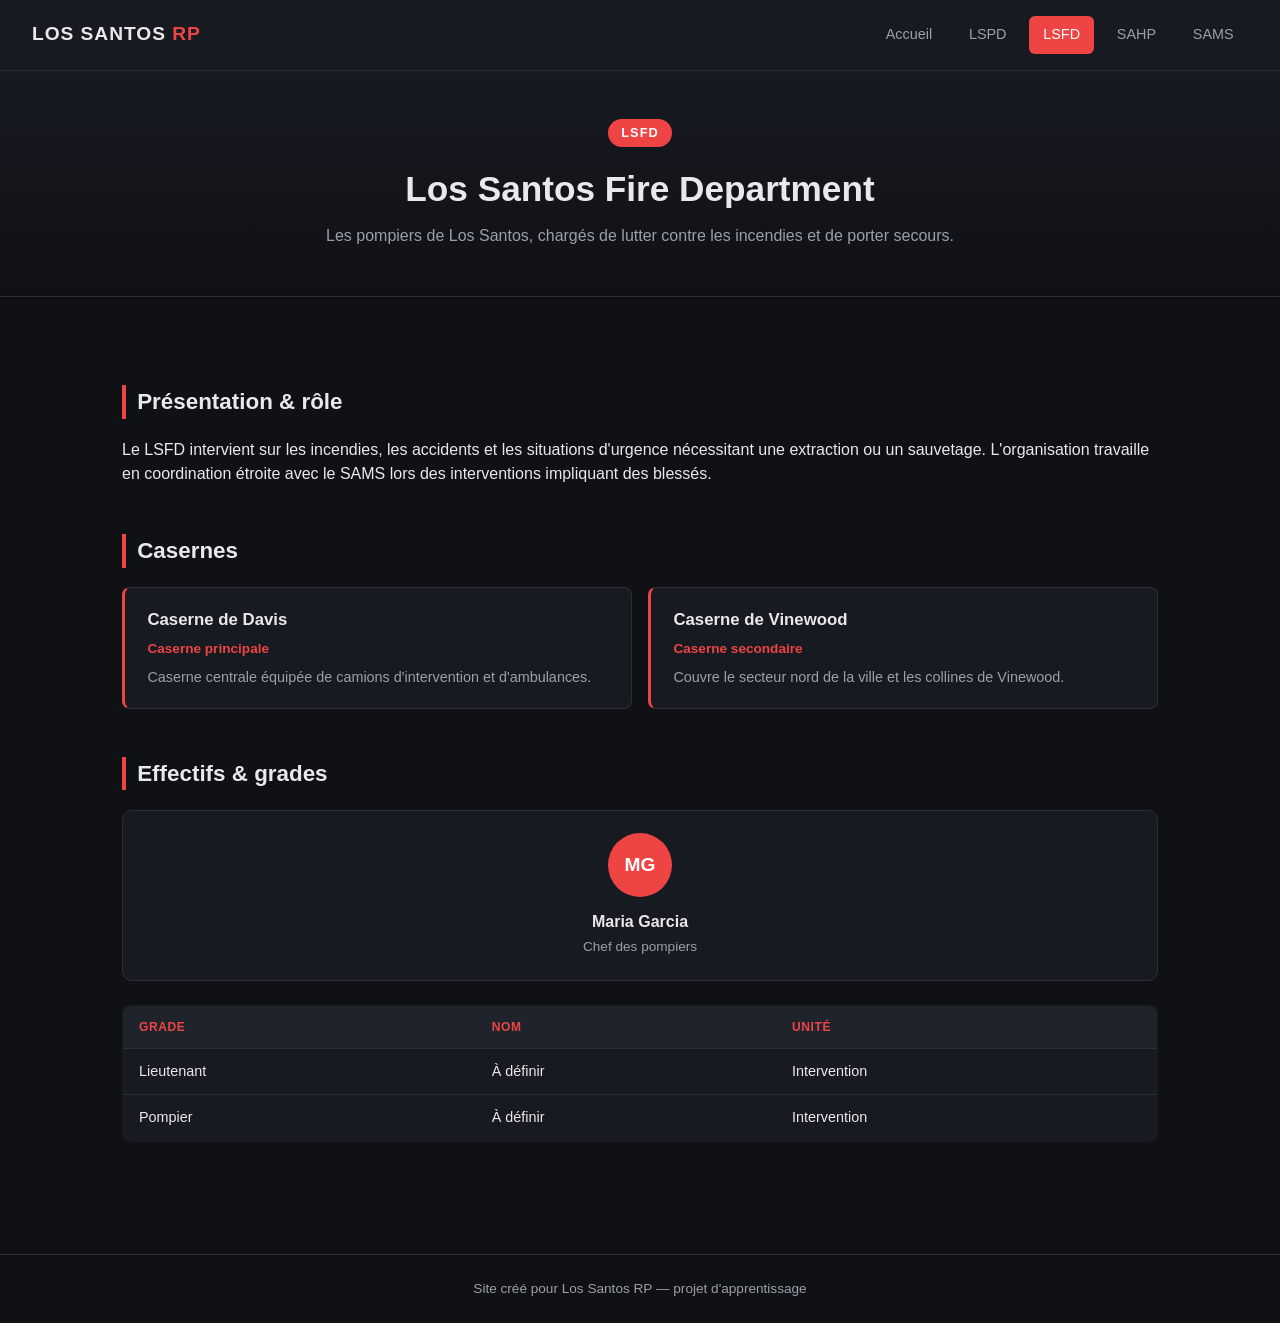
==== lsfd.html @ 0fca3f7c "Premier commit : site Los Santos RP (LSPD, LSFD, SAHP, SAMS)" ====
<!DOCTYPE html>
<html lang="fr">
<head>
  <meta charset="UTF-8">
  <meta name="viewport" content="width=device-width, initial-scale=1.0">
  <title>LSFD — Los Santos RP</title>
  <link rel="stylesheet" href="css/style.css">
</head>
<body class="lsfd">

  <header class="navbar">
    <div class="brand">LOS SANTOS <span>RP</span></div>
    <nav>
      <a href="index.html">Accueil</a>
      <a href="lspd.html">LSPD</a>
      <a href="lsfd.html" class="active">LSFD</a>
      <a href="sahp.html">SAHP</a>
      <a href="sams.html">SAMS</a>
    </nav>
  </header>

  <section class="hero">
    <span class="badge">LSFD</span>
    <h1>Los Santos Fire Department</h1>
    <p>Les pompiers de Los Santos, chargés de lutter contre les incendies et de porter secours.</p>
  </section>

  <main>

    <section>
      <h2>Présentation & rôle</h2>
      <p>
        Le LSFD intervient sur les incendies, les accidents et les situations d'urgence
        nécessitant une extraction ou un sauvetage. L'organisation travaille en
        coordination étroite avec le SAMS lors des interventions impliquant des blessés.
      </p>
    </section>

    <section>
      <h2>Casernes</h2>
      <div class="grid-2">

        <div class="info-card">
          <h3>Caserne de Davis</h3>
          <div class="meta">Caserne principale</div>
          <p>Caserne centrale équipée de camions d'intervention et d'ambulances.</p>
        </div>

        <div class="info-card">
          <h3>Caserne de Vinewood</h3>
          <div class="meta">Caserne secondaire</div>
          <p>Couvre le secteur nord de la ville et les collines de Vinewood.</p>
        </div>

      </div>
    </section>

    <section>
      <h2>Effectifs & grades</h2>

      <div class="staff-grid">
        <div class="staff-card"
             data-name="Maria Garcia"
             data-role="Chef des pompiers"
             data-bio="Maria Garcia dirige le LSFD et coordonne les interventions sur les incendies et opérations de secours majeures de la ville.">
          <div class="avatar">MG</div>
          <h3>Maria Garcia</h3>
          <p class="role">Chef des pompiers</p>
        </div>
      </div>

      <table>
        <thead>
          <tr>
            <th>Grade</th>
            <th>Nom</th>
            <th>Unité</th>
          </tr>
        </thead>
        <tbody>
          <tr>
            <td>Lieutenant</td>
            <td>À définir</td>
            <td>Intervention</td>
          </tr>
          <tr>
            <td>Pompier</td>
            <td>À définir</td>
            <td>Intervention</td>
          </tr>
        </tbody>
      </table>
    </section>

  </main>

  <div class="modal-overlay" id="staffModal">
    <div class="modal-box">
      <button class="modal-close" id="modalClose">&times;</button>
      <div id="modalAvatar"></div>
      <h3 id="modalName"></h3>
      <p class="role" id="modalRole"></p>
      <p class="bio" id="modalBio"></p>
    </div>
  </div>

  <footer>
    Site créé pour Los Santos RP — projet d'apprentissage
  </footer>

  <script src="js/main.js"></script>
</body>
</html>
---- css/style.css ----
/* ============================================
   VARIABLES
   Des "variables CSS" : on définit une couleur une fois,
   puis on la réutilise partout avec var(--nom).
   Ça permet de changer tout le thème en un seul endroit.
   ============================================ */
:root {
  --bg: #0f1115;
  --bg-panel: #171a21;
  --bg-panel-light: #1f232c;
  --border: #2a2f3a;
  --text: #e8e9ec;
  --text-muted: #9aa0ab;
  --accent: #3b82f6; /* couleur par défaut, écrasée par page */
}

/* Chaque page d'organisation redéfinit --accent pour changer sa couleur */
body.lspd { --accent: #3b82f6; }  /* bleu police */
body.lsfd { --accent: #ef4444; }  /* rouge pompiers */
body.sahp { --accent: #f59e0b; }  /* orange patrouille autoroute */
body.sams { --accent: #22c55e; }  /* vert services médicaux */

/* ============================================
   BASE
   ============================================ */
* {
  box-sizing: border-box;
  margin: 0;
  padding: 0;
}

body {
  font-family: "Segoe UI", Roboto, Arial, sans-serif;
  background: var(--bg);
  color: var(--text);
  line-height: 1.5;
}

a {
  color: inherit;
  text-decoration: none;
}

img {
  max-width: 100%;
  display: block;
}

/* ============================================
   NAVIGATION
   ============================================ */
.navbar {
  display: flex;
  align-items: center;
  justify-content: space-between;
  padding: 1rem 2rem;
  background: var(--bg-panel);
  border-bottom: 1px solid var(--border);
  flex-wrap: wrap;
  gap: 1rem;
}

.navbar .brand {
  font-size: 1.2rem;
  font-weight: 700;
  letter-spacing: 0.05em;
}

.navbar .brand span {
  color: var(--accent);
}

.navbar nav {
  display: flex;
  gap: 0.5rem;
  flex-wrap: wrap;
}

.navbar nav a {
  padding: 0.5rem 0.9rem;
  border-radius: 6px;
  font-size: 0.9rem;
  color: var(--text-muted);
  transition: background 0.15s, color 0.15s;
}

.navbar nav a:hover {
  background: var(--bg-panel-light);
  color: var(--text);
}

.navbar nav a.active {
  background: var(--accent);
  color: #fff;
}

/* ============================================
   HERO (bandeau du haut sur chaque page)
   ============================================ */
.hero {
  padding: 3rem 2rem;
  text-align: center;
  background: linear-gradient(180deg, var(--bg-panel) 0%, var(--bg) 100%);
  border-bottom: 1px solid var(--border);
}

.hero .badge {
  display: inline-block;
  padding: 0.3rem 0.8rem;
  border-radius: 999px;
  background: var(--accent);
  color: #fff;
  font-size: 0.8rem;
  font-weight: 600;
  letter-spacing: 0.08em;
  text-transform: uppercase;
  margin-bottom: 1rem;
}

.hero h1 {
  font-size: 2.2rem;
  margin-bottom: 0.5rem;
}

.hero p {
  color: var(--text-muted);
  max-width: 640px;
  margin: 0 auto;
}

/* ============================================
   CONTENU / SECTIONS
   ============================================ */
main {
  max-width: 1100px;
  margin: 0 auto;
  padding: 2.5rem 2rem 4rem;
}

section {
  margin-bottom: 3rem;
}

section h2 {
  font-size: 1.4rem;
  margin-bottom: 1.2rem;
  border-left: 4px solid var(--accent);
  padding-left: 0.7rem;
}

/* ============================================
   GRILLE DE CARTES (page d'accueil)
   ============================================ */
.card-grid {
  display: grid;
  grid-template-columns: repeat(auto-fit, minmax(230px, 1fr));
  gap: 1.2rem;
}

.org-card {
  background: var(--bg-panel);
  border: 1px solid var(--border);
  border-radius: 10px;
  padding: 1.5rem;
  transition: transform 0.15s, border-color 0.15s;
}

.org-card:hover {
  transform: translateY(-3px);
  border-color: var(--card-color, var(--accent));
}

.org-card .badge {
  display: inline-block;
  padding: 0.25rem 0.6rem;
  border-radius: 999px;
  background: var(--card-color, var(--accent));
  color: #fff;
  font-size: 0.75rem;
  font-weight: 700;
  margin-bottom: 0.8rem;
}

.org-card h3 {
  margin-bottom: 0.4rem;
  font-size: 1.15rem;
}

.org-card p {
  color: var(--text-muted);
  font-size: 0.9rem;
}

/* ============================================
   FICHES / EFFECTIFS
   ============================================ */
.grid-2 {
  display: grid;
  grid-template-columns: repeat(auto-fit, minmax(260px, 1fr));
  gap: 1rem;
}

.info-card {
  background: var(--bg-panel);
  border: 1px solid var(--border);
  border-left: 3px solid var(--accent);
  border-radius: 8px;
  padding: 1.2rem 1.4rem;
}

.info-card h3 {
  font-size: 1.05rem;
  margin-bottom: 0.4rem;
}

.info-card .meta {
  color: var(--accent);
  font-size: 0.85rem;
  font-weight: 600;
  margin-bottom: 0.5rem;
}

.info-card p {
  color: var(--text-muted);
  font-size: 0.9rem;
}

/* ============================================
   FICHES MEMBRES (photos cliquables de la direction)
   ============================================ */
.staff-grid {
  display: grid;
  grid-template-columns: repeat(auto-fit, minmax(160px, 1fr));
  gap: 1.2rem;
  margin-bottom: 1.5rem;
}

.staff-card {
  background: var(--bg-panel);
  border: 1px solid var(--border);
  border-radius: 10px;
  padding: 1.4rem 1rem;
  text-align: center;
  cursor: pointer;
  /* "transition" dit au navigateur d'animer le changement plutôt que de le faire d'un coup */
  transition: transform 0.2s ease, box-shadow 0.2s ease, border-color 0.2s ease;
}

/* Au survol : la carte remonte un peu et un halo de la couleur de la page apparaît */
.staff-card:hover {
  transform: translateY(-6px);
  border-color: var(--accent);
  box-shadow: 0 10px 25px -8px var(--accent);
}

.staff-card .avatar {
  width: 64px;
  height: 64px;
  margin: 0 auto 0.8rem;
  border-radius: 50%;
  background: var(--accent);
  color: #fff;
  display: flex;
  align-items: center;
  justify-content: center;
  font-weight: 700;
  font-size: 1.2rem;
}

.staff-card h3 {
  font-size: 1rem;
  margin-bottom: 0.2rem;
}

.staff-card .role {
  color: var(--text-muted);
  font-size: 0.85rem;
}

/* ============================================
   FENÊTRE (modale) affichée au clic sur une fiche
   ============================================ */
.modal-overlay {
  position: fixed;
  inset: 0;
  background: rgba(0, 0, 0, 0.6);
  display: flex;
  align-items: center;
  justify-content: center;
  opacity: 0;
  visibility: hidden;
  transition: opacity 0.2s ease;
  z-index: 100;
}

/* La classe "open" est ajoutée par le JavaScript quand on clique sur une fiche */
.modal-overlay.open {
  opacity: 1;
  visibility: visible;
}

.modal-box {
  background: var(--bg-panel);
  border: 1px solid var(--border);
  border-radius: 12px;
  padding: 2rem;
  max-width: 360px;
  width: 90%;
  text-align: center;
  position: relative;
  transform: scale(0.85) translateY(10px);
  transition: transform 0.25s ease;
}

/* Quand l'overlay est ouvert, la boîte revient à sa taille normale : effet de zoom */
.modal-overlay.open .modal-box {
  transform: scale(1) translateY(0);
}

.modal-close {
  position: absolute;
  top: 0.8rem;
  right: 1rem;
  background: none;
  border: none;
  color: var(--text-muted);
  font-size: 1.4rem;
  cursor: pointer;
  line-height: 1;
}

.modal-close:hover {
  color: var(--text);
}

#modalAvatar {
  width: 88px;
  height: 88px;
  margin: 0 auto 1rem;
  border-radius: 50%;
  background: var(--accent);
  color: #fff;
  display: flex;
  align-items: center;
  justify-content: center;
  font-weight: 700;
  font-size: 1.8rem;
}

.modal-box h3 {
  font-size: 1.2rem;
  margin-bottom: 0.2rem;
}

.modal-box .role {
  color: var(--accent);
  font-weight: 600;
  font-size: 0.9rem;
  margin-bottom: 1rem;
}

.modal-box .bio {
  color: var(--text-muted);
  font-size: 0.9rem;
  line-height: 1.6;
}

table {
  width: 100%;
  border-collapse: collapse;
  background: var(--bg-panel);
  border: 1px solid var(--border);
  border-radius: 8px;
  overflow: hidden;
}

th, td {
  text-align: left;
  padding: 0.75rem 1rem;
  border-bottom: 1px solid var(--border);
  font-size: 0.9rem;
}

th {
  background: var(--bg-panel-light);
  color: var(--accent);
  text-transform: uppercase;
  font-size: 0.75rem;
  letter-spacing: 0.05em;
}

tr:last-child td {
  border-bottom: none;
}

/* ============================================
   FOOTER
   ============================================ */
footer {
  text-align: center;
  padding: 1.5rem;
  color: var(--text-muted);
  font-size: 0.85rem;
  border-top: 1px solid var(--border);
}
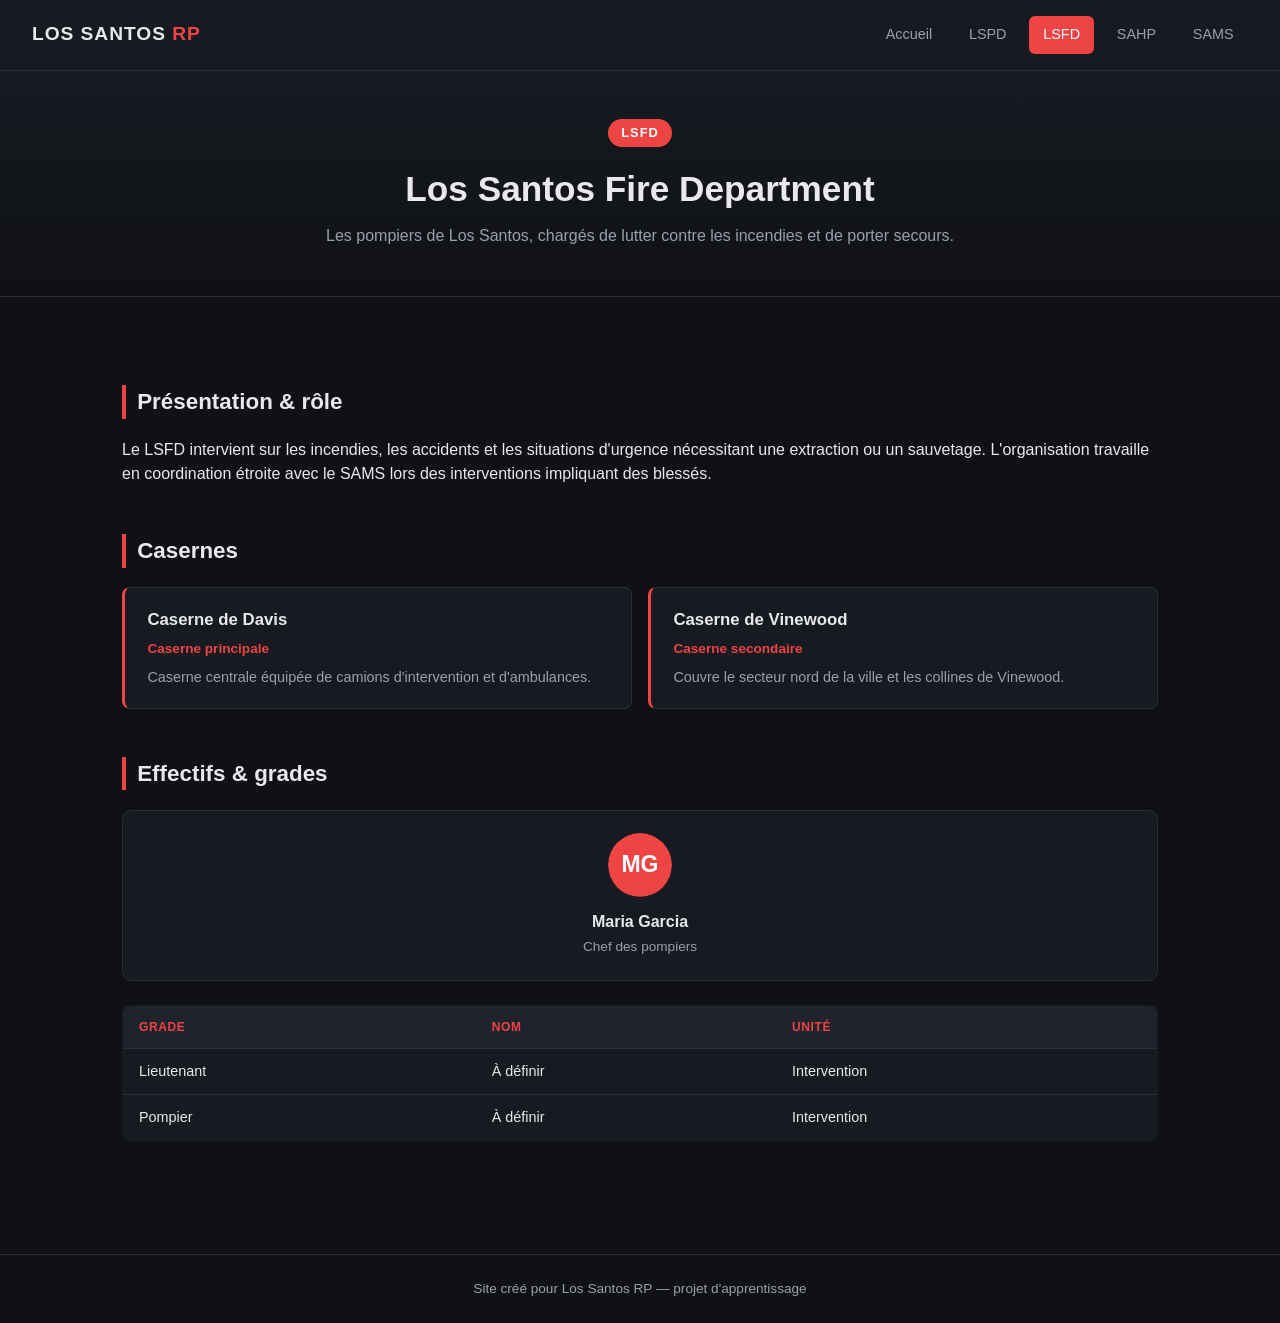
==== commit eb5e14e0: "Remplace les initiales par de vraies images (placeholders prêts à être remplacés)" ====
--- a/lsfd.html
+++ b/lsfd.html
@@ -15,7 +15,13 @@
       <a href="lspd.html">LSPD</a>
       <a href="lsfd.html" class="active">LSFD</a>
       <a href="sahp.html">SAHP</a>
-      <a href="sams.html">SAMS</a>
+      <div class="nav-dropdown">
+        <a href="sams.html" class="dropdown-toggle">SAMS</a>
+        <div class="dropdown-menu">
+          <a href="sams-nord.html">SAMS Nord</a>
+          <a href="sams-sud.html">SAMS Sud</a>
+        </div>
+      </div>
     </nav>
   </header>
 
@@ -63,7 +69,7 @@
              data-name="Maria Garcia"
              data-role="Chef des pompiers"
              data-bio="Maria Garcia dirige le LSFD et coordonne les interventions sur les incendies et opérations de secours majeures de la ville.">
-          <div class="avatar">MG</div>
+          <img class="avatar" src="images/maria-garcia.svg" alt="Maria Garcia">
           <h3>Maria Garcia</h3>
           <p class="role">Chef des pompiers</p>
         </div>
@@ -97,7 +103,7 @@
   <div class="modal-overlay" id="staffModal">
     <div class="modal-box">
       <button class="modal-close" id="modalClose">&times;</button>
-      <div id="modalAvatar"></div>
+      <img id="modalAvatar" src="" alt="">
       <h3 id="modalName"></h3>
       <p class="role" id="modalRole"></p>
       <p class="bio" id="modalBio"></p>
--- a/css/style.css
+++ b/css/style.css
@@ -92,6 +92,58 @@
 .navbar nav a.active {
   background: var(--accent);
   color: #fff;
+}
+
+/* ============================================
+   MENU DÉROULANT (ex : SAMS -> SAMS Nord / SAMS Sud)
+   ============================================ */
+.nav-dropdown {
+  position: relative;
+  display: flex;
+  align-items: center;
+}
+
+.nav-dropdown .dropdown-menu {
+  position: absolute;
+  top: 100%;
+  left: 0;
+  margin-top: 0.4rem;
+  background: var(--bg-panel-light);
+  border: 1px solid var(--border);
+  border-radius: 8px;
+  min-width: 160px;
+  padding: 0.4rem;
+  opacity: 0;
+  visibility: hidden;
+  transform: translateY(-6px);
+  transition: opacity 0.15s ease, transform 0.15s ease, visibility 0.15s;
+  z-index: 50;
+}
+
+/* Le menu apparaît quand la souris survole tout le bloc .nav-dropdown */
+.nav-dropdown:hover .dropdown-menu {
+  opacity: 1;
+  visibility: visible;
+  transform: translateY(0);
+}
+
+.dropdown-menu a {
+  display: block;
+  padding: 0.5rem 0.7rem;
+  border-radius: 6px;
+  font-size: 0.85rem;
+  white-space: nowrap;
+  color: var(--text-muted);
+}
+
+.dropdown-menu a:hover {
+  background: var(--bg-panel);
+  color: var(--text);
+}
+
+.dropdown-menu a.active {
+  color: var(--accent);
+  font-weight: 600;
 }
 
 /* ============================================
@@ -258,13 +310,8 @@
   height: 64px;
   margin: 0 auto 0.8rem;
   border-radius: 50%;
-  background: var(--accent);
-  color: #fff;
-  display: flex;
-  align-items: center;
-  justify-content: center;
-  font-weight: 700;
-  font-size: 1.2rem;
+  /* "object-fit: cover" évite que la photo soit déformée si elle n'est pas carrée */
+  object-fit: cover;
 }
 
 .staff-card h3 {
@@ -338,13 +385,7 @@
   height: 88px;
   margin: 0 auto 1rem;
   border-radius: 50%;
-  background: var(--accent);
-  color: #fff;
-  display: flex;
-  align-items: center;
-  justify-content: center;
-  font-weight: 700;
-  font-size: 1.8rem;
+  object-fit: cover;
 }
 
 .modal-box h3 {
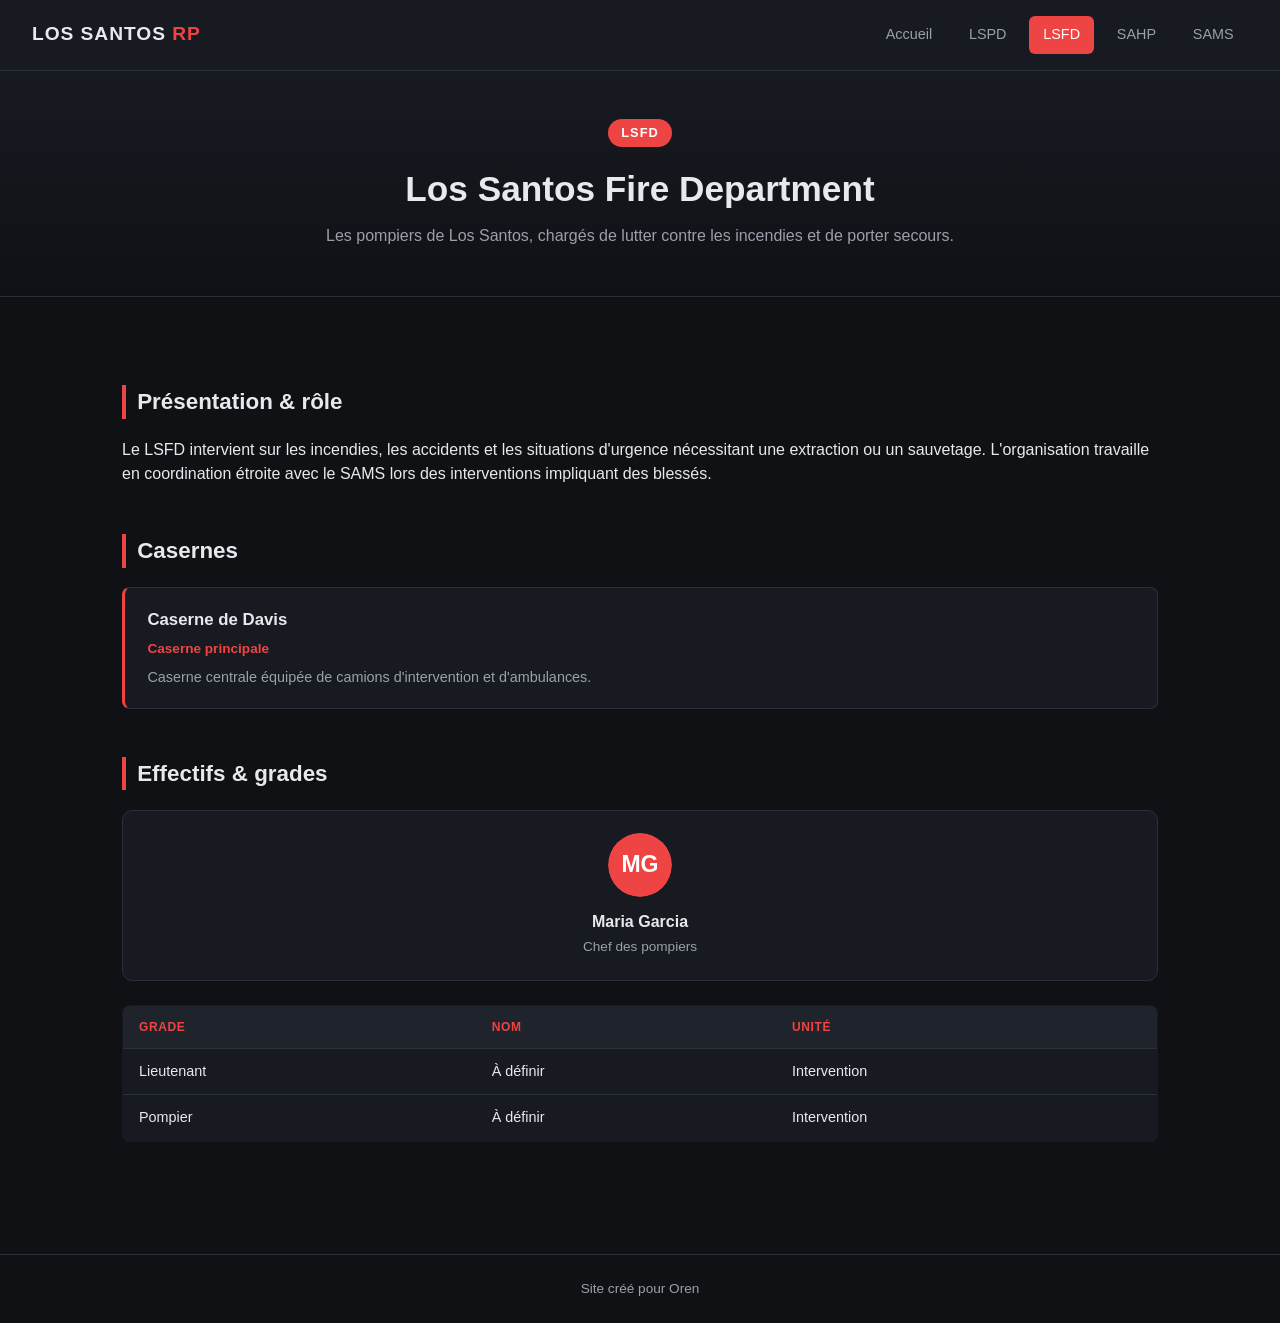
==== commit 172bbed1: "Un seul poste par page et pied de page simplifié" ====
--- a/lsfd.html
+++ b/lsfd.html
@@ -50,12 +50,6 @@
           <h3>Caserne de Davis</h3>
           <div class="meta">Caserne principale</div>
           <p>Caserne centrale équipée de camions d'intervention et d'ambulances.</p>
-        </div>
-
-        <div class="info-card">
-          <h3>Caserne de Vinewood</h3>
-          <div class="meta">Caserne secondaire</div>
-          <p>Couvre le secteur nord de la ville et les collines de Vinewood.</p>
         </div>
 
       </div>
@@ -111,7 +105,7 @@
   </div>
 
   <footer>
-    Site créé pour Los Santos RP — projet d'apprentissage
+    Site créé pour Oren
   </footer>
 
   <script src="js/main.js"></script>
